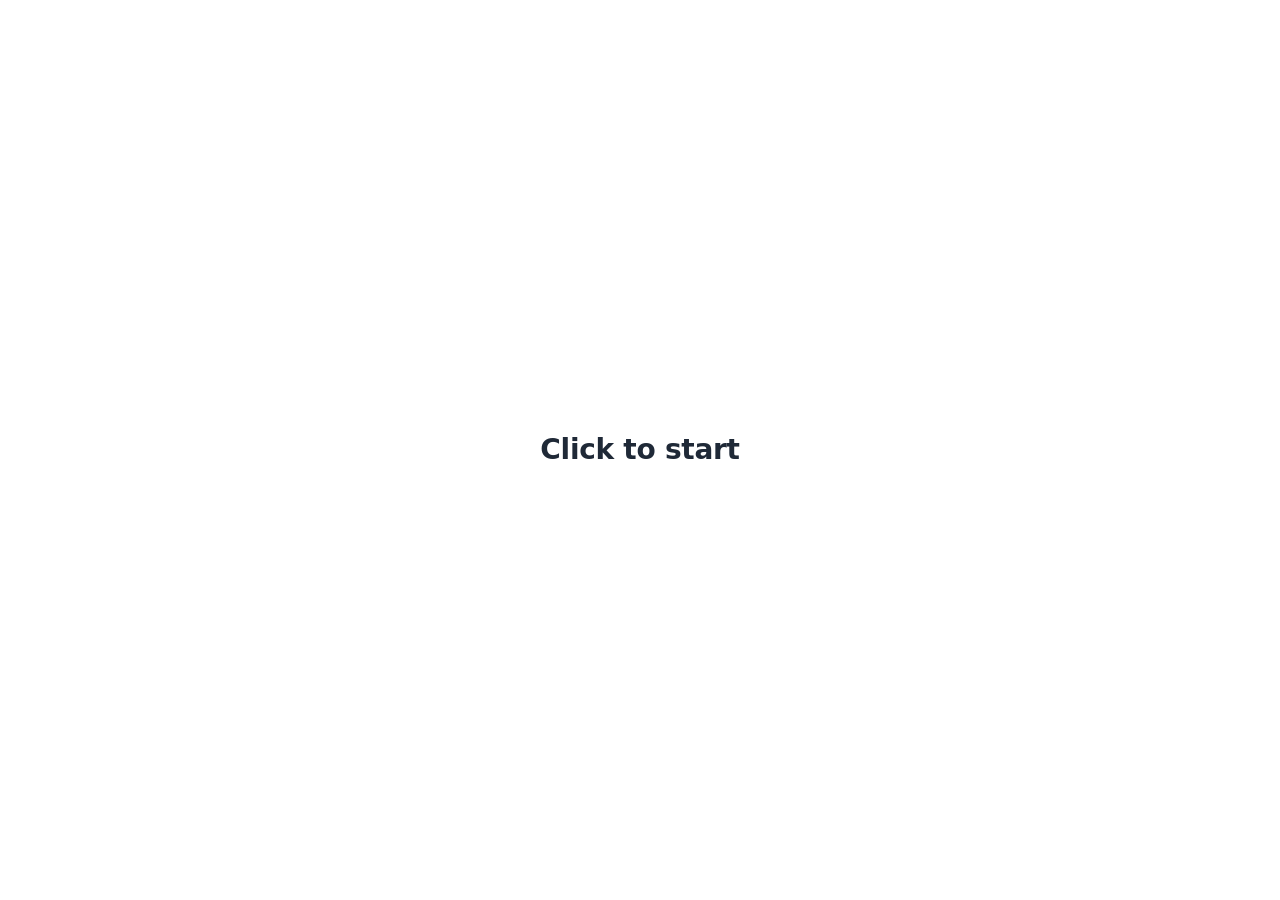
==== web/game.html @ f55c27b4 "Initial deployable feedback experiment" ====
<!DOCTYPE html>
<html lang="en">
<head>
    <meta charset="UTF-8">
    <meta http-equiv="X-UA-Compatible" content="IE=edge">
    <meta name="viewport" content="width=device-width, initial-scale=1.0">
    <title>Aim Training Game</title>
    <link rel="stylesheet" href="styles.css">
</head>
<body>
    <div id="game-container">
        <!-- The target circle -->
        <div id="circle" style="display:none;"></div>

        <!-- Start overlay instructing the user to click to begin -->
        <div id="start-overlay">Click to start</div>

        <!-- Countdown numbers appear here -->
        <div id="countdown" style="display:none;"></div>

        <!-- Flash overlay for green/red feedback -->
        <div id="flash-overlay"></div>

        <!-- Pause overlay (ESC) -->
        <div id="pause-overlay" style="display:none;">
            <div class="pause-modal" role="dialog" aria-modal="true" aria-labelledby="pause-title">
                <h2 id="pause-title">Paused</h2>
                <p class="pause-subtext">Press <b>Esc</b> to resume, or choose an option below.</p>
                <div class="pause-actions">
                    <button id="pause-resume" class="btn" type="button">Resume</button>
                    <button id="pause-restart" class="btn" type="button">Restart</button>
                    <a id="pause-exit-menu" class="btn practice-btn" href="index.html">Exit to Menu</a>
                    <!-- Removed the shutdown button; participants should not be able to terminate the server -->
                </div>
                <p id="pause-status" class="pause-status" aria-live="polite"></p>
            </div>
        </div>

        <!-- Result overlay shown after the game ends -->
        <div id="result-overlay">
            <h2>Trial Complete</h2>
            <p id="result-text"></p>
            <a href="#" id="retry-btn" class="btn">Retry</a>
            <a href="index.html" class="btn practice-btn">Return to Menu</a>
        </div>
    </div>

    <!-- Audio elements for auditory feedback -->
    <audio id="audio-hit" src="ding.wav"></audio>
    <audio id="audio-miss" src="buzz.wav"></audio>

    <script src="game.js"></script>
</body>
</html>
---- web/styles.css ----
:root{
  /* Palette */
  --bg: #f6f7fb;
  --surface: #ffffff;
  --text: #1f2937;
  --muted: #4b5563;
  --border: rgba(17,24,39,0.10);

  /* Accent */
  --primary: #2563eb;
  --primary-hover: #1d4ed8;
  --success: #16a34a;
  --success-hover: #15803d;

  /* Danger */
  --danger: #dc2626;
  --danger-hover: #b91c1c;

  /* Feedback flashes */
  --flash-success: rgb(22, 163, 74);
  --flash-error: rgb(220, 38, 38);

  /* UI */
  --radius: 14px;
  --shadow: 0 10px 25px rgba(17,24,39,0.10);
  --shadow-soft: 0 6px 18px rgba(17,24,39,0.08);
  --focus: 0 0 0 4px rgba(37,99,235,0.25);
}

*,
*::before,
*::after{
  box-sizing: border-box;
}

html, body{
  height: 100%;
}

body{
  margin: 0;
  padding: 0;
  font-family: system-ui, -apple-system, "Segoe UI", Roboto, Arial, Helvetica, sans-serif;
  background: radial-gradient(1200px 800px at 20% 10%, #ffffff 0%, var(--bg) 55%, #eef2ff 100%);
  color: var(--text);
  line-height: 1.5;
}

/* Menu screens */
.menu-container{
  min-height: 100vh;
  display: flex;
  flex-direction: column;
  align-items: center;
  justify-content: center;
  text-align: center;
  padding: 28px 18px;
  gap: 14px;
}

.menu-container h1{
  margin: 0;
  font-size: clamp(26px, 3vw, 40px);
  letter-spacing: -0.02em;
}

.menu-container p{
  max-width: 720px;
  margin: 0;
  color: var(--muted);
  font-size: 16px;
}

.menu-container > *{
  max-width: 820px;
}

/* Buttons */
.button-group{
  display: flex;
  flex-wrap: wrap;
  gap: 14px;
  margin: 14px 0 0;
  justify-content: center;
}

.btn{
  display: inline-flex;
  align-items: center;
  justify-content: center;
  gap: 10px;
  padding: 12px 18px;
  background: var(--primary);
  color: #fff;
  text-decoration: none;
  border: 1px solid rgba(255,255,255,0.18);
  border-radius: 12px;
  font-size: 16px;
  font-weight: 600;
  cursor: pointer;
  user-select: none;
  box-shadow: var(--shadow-soft);
  transition: transform 120ms ease, background 120ms ease, box-shadow 120ms ease;
}

.btn:hover{
  background: var(--primary-hover);
  transform: translateY(-1px);
  box-shadow: var(--shadow);
}

.btn:active{
  transform: translateY(0px);
  box-shadow: var(--shadow-soft);
}

.btn:focus{ outline: none; }
.btn:focus-visible{
  box-shadow: var(--shadow-soft), var(--focus);
}

/* Practice button variant */
.practice-btn{
  background: var(--success);
}
.practice-btn:hover{
  background: var(--success-hover);
}

/* Danger button */
.danger-btn{
  background: var(--danger);
}
.danger-btn:hover{
  background: var(--danger-hover);
}

/* Game container and overlays */
#game-container{
  position: relative;
  width: 100vw;
  height: 100vh;
  background: linear-gradient(180deg, #ffffff 0%, #f8fafc 100%);
  overflow: hidden;
  cursor: crosshair;
}

#game-container, #circle, #countdown{
  -webkit-font-smoothing: antialiased;
  -moz-osx-font-smoothing: grayscale;
}

#circle{
  position: absolute;
  width: 60px;
  height: 60px;
  border-radius: 50%;
  background: #000;
  outline: 2px solid rgba(255,255,255,0.12);
  outline-offset: 2px;
  box-shadow: 0 10px 18px rgba(0,0,0,0.25);
  z-index: 2;
}

/* Overlays for start screen and results */
#start-overlay,
#result-overlay{
  position: absolute;
  inset: 0;
  display: flex;
  align-items: center;
  justify-content: center;
  z-index: 10;
}

#start-overlay{
  background: rgba(255,255,255,0.88);
  color: var(--text);
  font-size: clamp(18px, 2.2vw, 28px);
  font-weight: 800;
  letter-spacing: -0.01em;
  backdrop-filter: blur(6px);
  -webkit-backdrop-filter: blur(6px);
}

/* Countdown */
#countdown{
  position: absolute;
  top: 50%;
  left: 50%;
  transform: translate(-50%, -50%);
  font-size: clamp(56px, 6vw, 84px);
  color: var(--text);
  font-weight: 900;
  text-shadow: 0 10px 24px rgba(17,24,39,0.15);
  z-index: 12;
}

/* Flash overlay */
#flash-overlay{
  position: fixed;
  inset: 0;
  display: none;
  z-index: 9999;
  pointer-events: none;
  opacity: 0.28;
  background-color: transparent;
}

#flash-overlay.success{
  background-color: var(--flash-success);
}

#flash-overlay.error{
  background-color: var(--flash-error);
}

/* Result overlay */
#result-overlay{
  background: rgba(255,255,255,0.94);
  backdrop-filter: blur(8px);
  -webkit-backdrop-filter: blur(8px);
  flex-direction: column;
  display: none;
  padding: 28px 18px;
  text-align: center;
}

#result-overlay > *{
  max-width: 720px;
}

#result-overlay h2{
  margin: 0 0 10px;
  font-size: clamp(20px, 2.4vw, 32px);
  letter-spacing: -0.02em;
}

#result-overlay p{
  margin: 0 0 18px;
  font-size: 18px;
  color: var(--muted);
}

#result-overlay .btn{
  margin-top: 10px;
}

/* Pause overlay */
#pause-overlay{
  position: absolute;
  inset: 0;
  display: none;
  z-index: 2000; /* below flash overlay, above game */
  background: rgba(255,255,255,0.55);
  backdrop-filter: blur(8px);
  -webkit-backdrop-filter: blur(8px);
  align-items: center;
  justify-content: center;
  padding: 18px;
}

.pause-modal{
  width: min(520px, 92vw);
  background: rgba(255,255,255,0.92);
  border: 1px solid var(--border);
  border-radius: 16px;
  box-shadow: var(--shadow);
  padding: 18px 16px;
  text-align: center;
}

.pause-modal h2{
  margin: 0 0 8px;
  font-size: 22px;
  letter-spacing: -0.01em;
}

.pause-subtext{
  margin: 0 0 14px;
  color: var(--muted);
}

.pause-actions{
  display: flex;
  flex-direction: column;
  gap: 10px;
  margin-top: 10px;
}

.pause-status{
  margin: 12px 0 0;
  font-size: 14px;
  color: var(--muted);
  min-height: 1.2em;
}

/* Reduce motion */
@media (prefers-reduced-motion: reduce){
  *{
    animation-duration: 0.001ms !important;
    animation-iteration-count: 1 !important;
    transition-duration: 0.001ms !important;
    scroll-behavior: auto !important;
  }
  .btn:hover{
    transform: none;
  }
}
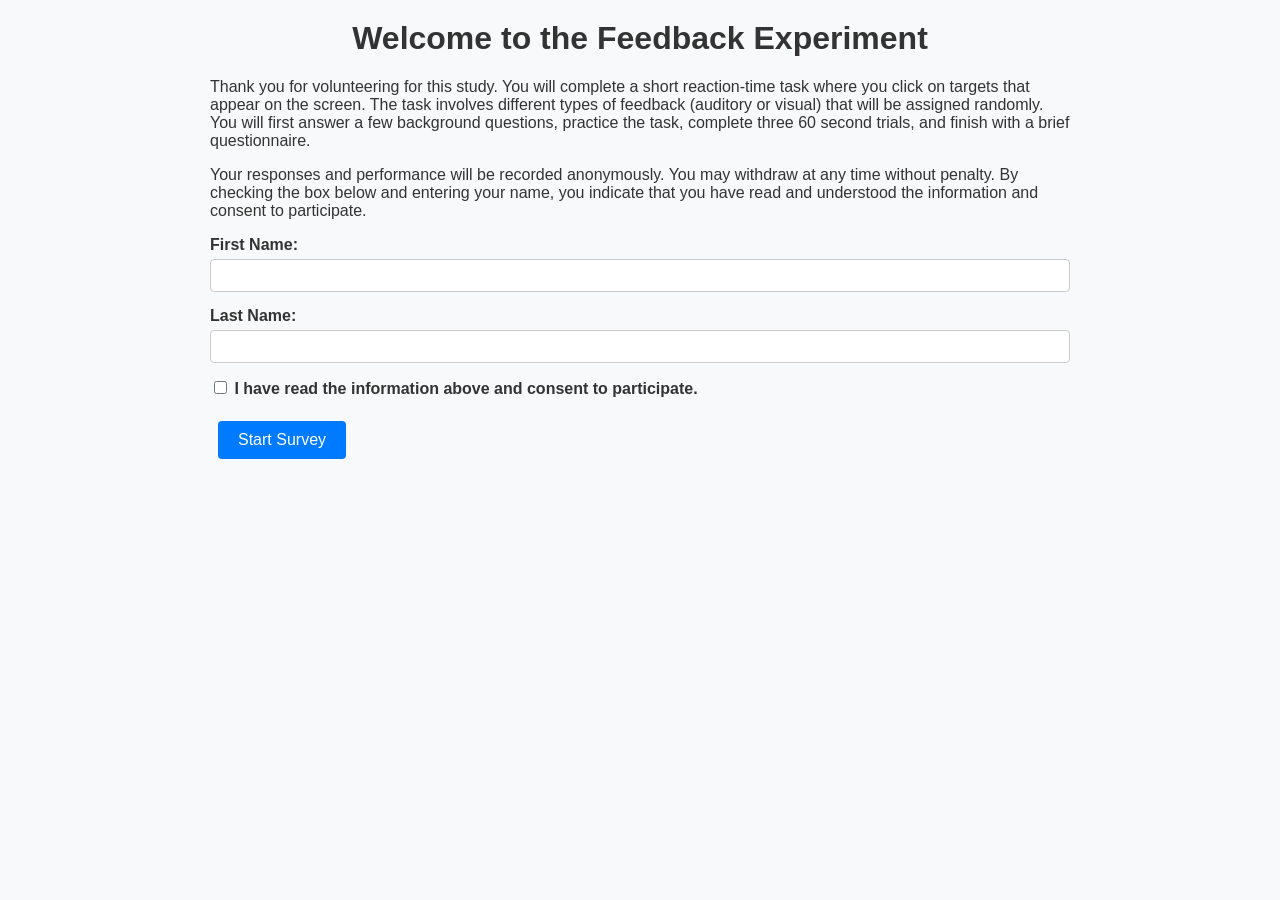
==== commit 09c426a3: "updated pipeline architecture" ====
--- a/web/game.html
+++ b/web/game.html
@@ -1,54 +1,32 @@
 <!DOCTYPE html>
 <html lang="en">
 <head>
-    <meta charset="UTF-8">
-    <meta http-equiv="X-UA-Compatible" content="IE=edge">
-    <meta name="viewport" content="width=device-width, initial-scale=1.0">
-    <title>Aim Training Game</title>
-    <link rel="stylesheet" href="styles.css">
+  <meta charset="UTF-8">
+  <meta name="viewport" content="width=device-width, initial-scale=1.0">
+  <title>Timed Trials – Feedback Experiment</title>
+  <link rel="stylesheet" href="styles.css">
 </head>
 <body>
+  <main>
+    <h1>Timed Trial</h1>
+    <p id="trial-instructions">Complete each 60‑second trial by clicking on the
+      targets that appear. Your feedback type is assigned randomly.
+    </p>
     <div id="game-container">
-        <!-- The target circle -->
-        <div id="circle" style="display:none;"></div>
-
-        <!-- Start overlay instructing the user to click to begin -->
-        <div id="start-overlay">Click to start</div>
-
-        <!-- Countdown numbers appear here -->
-        <div id="countdown" style="display:none;"></div>
-
-        <!-- Flash overlay for green/red feedback -->
-        <div id="flash-overlay"></div>
-
-        <!-- Pause overlay (ESC) -->
-        <div id="pause-overlay" style="display:none;">
-            <div class="pause-modal" role="dialog" aria-modal="true" aria-labelledby="pause-title">
-                <h2 id="pause-title">Paused</h2>
-                <p class="pause-subtext">Press <b>Esc</b> to resume, or choose an option below.</p>
-                <div class="pause-actions">
-                    <button id="pause-resume" class="btn" type="button">Resume</button>
-                    <button id="pause-restart" class="btn" type="button">Restart</button>
-                    <a id="pause-exit-menu" class="btn practice-btn" href="index.html">Exit to Menu</a>
-                    <!-- Removed the shutdown button; participants should not be able to terminate the server -->
-                </div>
-                <p id="pause-status" class="pause-status" aria-live="polite"></p>
-            </div>
-        </div>
-
-        <!-- Result overlay shown after the game ends -->
-        <div id="result-overlay">
-            <h2>Trial Complete</h2>
-            <p id="result-text"></p>
-            <a href="#" id="retry-btn" class="btn">Retry</a>
-            <a href="index.html" class="btn practice-btn">Return to Menu</a>
-        </div>
+      <div id="circle" style="display:none;"></div>
+      <div id="flash-overlay"></div>
+      <div id="start-overlay">
+        <p>Click anywhere inside the box to begin Trial <span id="trial-number-display"></span>.</p>
+      </div>
+      <div id="countdown" class="hidden"></div>
+      <div id="result-overlay" class="hidden">
+        <h2>Trial Complete</h2>
+        <p id="result-text"></p>
+      </div>
     </div>
-
-    <!-- Audio elements for auditory feedback -->
-    <audio id="audio-hit" src="ding.wav"></audio>
-    <audio id="audio-miss" src="buzz.wav"></audio>
-
-    <script src="game.js"></script>
+  </main>
+  <audio id="audio-hit" src="ding.wav"></audio>
+  <audio id="audio-miss" src="buzz.wav"></audio>
+  <script src="game.js"></script>
 </body>
 </html>
--- a/web/styles.css
+++ b/web/styles.css
@@ -1,309 +1,166 @@
-:root{
-  /* Palette */
-  --bg: #f6f7fb;
-  --surface: #ffffff;
-  --text: #1f2937;
-  --muted: #4b5563;
-  --border: rgba(17,24,39,0.10);
+/* Core styles for the feedback experiment */
 
-  /* Accent */
-  --primary: #2563eb;
-  --primary-hover: #1d4ed8;
-  --success: #16a34a;
-  --success-hover: #15803d;
-
-  /* Danger */
-  --danger: #dc2626;
-  --danger-hover: #b91c1c;
-
-  /* Feedback flashes */
-  --flash-success: rgb(22, 163, 74);
-  --flash-error: rgb(220, 38, 38);
-
-  /* UI */
-  --radius: 14px;
-  --shadow: 0 10px 25px rgba(17,24,39,0.10);
-  --shadow-soft: 0 6px 18px rgba(17,24,39,0.08);
-  --focus: 0 0 0 4px rgba(37,99,235,0.25);
+body {
+  margin: 0;
+  font-family: Arial, sans-serif;
+  background-color: #f8f9fa;
+  color: #333;
+  display: flex;
+  min-height: 100vh;
+  flex-direction: column;
 }
 
-*,
-*::before,
-*::after{
+main {
+  flex: 1;
+  width: 100%;
+  max-width: 900px;
+  margin: 0 auto;
+  padding: 20px;
   box-sizing: border-box;
 }
 
-html, body{
-  height: 100%;
+h1, h2 {
+  text-align: center;
+  margin-top: 0;
 }
 
-body{
-  margin: 0;
-  padding: 0;
-  font-family: system-ui, -apple-system, "Segoe UI", Roboto, Arial, Helvetica, sans-serif;
-  background: radial-gradient(1200px 800px at 20% 10%, #ffffff 0%, var(--bg) 55%, #eef2ff 100%);
-  color: var(--text);
-  line-height: 1.5;
+.btn {
+  display: inline-block;
+  margin: 8px;
+  padding: 10px 20px;
+  background-color: #007bff;
+  color: white;
+  text-decoration: none;
+  border: none;
+  border-radius: 4px;
+  font-size: 16px;
+  cursor: pointer;
+  text-align: center;
 }
 
-/* Menu screens */
-.menu-container{
-  min-height: 100vh;
+.btn:hover {
+  background-color: #0056b3;
+}
+
+.btn:disabled {
+  background-color: #cccccc;
+  cursor: not-allowed;
+}
+
+.form-group {
+  margin-bottom: 15px;
+}
+
+label {
+  display: block;
+  font-weight: bold;
+  margin-bottom: 5px;
+}
+
+input[type="text"],
+input[type="number"],
+select {
+  width: 100%;
+  padding: 8px;
+  box-sizing: border-box;
+  border: 1px solid #ccc;
+  border-radius: 4px;
+}
+
+textarea {
+  width: 100%;
+  padding: 8px;
+  box-sizing: border-box;
+  border: 1px solid #ccc;
+  border-radius: 4px;
+  min-height: 80px;
+}
+
+.question-block {
+  margin-bottom: 20px;
+}
+
+.question-block p {
+  margin-bottom: 10px;
+}
+
+.survey-options label {
+  display: inline-block;
+  margin-right: 15px;
+}
+
+/* Game container styles */
+#game-container {
+  position: relative;
+  width: 100%;
+  height: 80vh;
+  background-color: #fff;
+  border: 2px solid #ddd;
+  border-radius: 8px;
+  margin-top: 20px;
+  overflow: hidden;
+}
+
+#circle {
+  position: absolute;
+  width: 40px;
+  height: 40px;
+  border-radius: 50%;
+  background-color: #007bff;
+  cursor: pointer;
+}
+
+#flash-overlay {
+  position: absolute;
+  top: 0;
+  left: 0;
+  width: 100%;
+  height: 100%;
+  display: none;
+  border-radius: 8px;
+}
+
+#flash-overlay.success {
+  background-color: rgba(40, 167, 69, 0.3);
+}
+
+#flash-overlay.error {
+  background-color: rgba(220, 53, 69, 0.3);
+}
+
+#start-overlay,
+#practice-overlay,
+#result-overlay {
+  position: absolute;
+  top: 0;
+  left: 0;
+  width: 100%;
+  height: 100%;
+  background-color: rgba(0, 0, 0, 0.6);
+  color: white;
   display: flex;
   flex-direction: column;
   align-items: center;
   justify-content: center;
-  text-align: center;
-  padding: 28px 18px;
-  gap: 14px;
-}
-
-.menu-container h1{
-  margin: 0;
-  font-size: clamp(26px, 3vw, 40px);
-  letter-spacing: -0.02em;
-}
-
-.menu-container p{
-  max-width: 720px;
-  margin: 0;
-  color: var(--muted);
-  font-size: 16px;
-}
-
-.menu-container > *{
-  max-width: 820px;
-}
-
-/* Buttons */
-.button-group{
-  display: flex;
-  flex-wrap: wrap;
-  gap: 14px;
-  margin: 14px 0 0;
-  justify-content: center;
-}
-
-.btn{
-  display: inline-flex;
-  align-items: center;
-  justify-content: center;
-  gap: 10px;
-  padding: 12px 18px;
-  background: var(--primary);
-  color: #fff;
-  text-decoration: none;
-  border: 1px solid rgba(255,255,255,0.18);
-  border-radius: 12px;
-  font-size: 16px;
-  font-weight: 600;
-  cursor: pointer;
-  user-select: none;
-  box-shadow: var(--shadow-soft);
-  transition: transform 120ms ease, background 120ms ease, box-shadow 120ms ease;
-}
-
-.btn:hover{
-  background: var(--primary-hover);
-  transform: translateY(-1px);
-  box-shadow: var(--shadow);
-}
-
-.btn:active{
-  transform: translateY(0px);
-  box-shadow: var(--shadow-soft);
-}
-
-.btn:focus{ outline: none; }
-.btn:focus-visible{
-  box-shadow: var(--shadow-soft), var(--focus);
-}
-
-/* Practice button variant */
-.practice-btn{
-  background: var(--success);
-}
-.practice-btn:hover{
-  background: var(--success-hover);
-}
-
-/* Danger button */
-.danger-btn{
-  background: var(--danger);
-}
-.danger-btn:hover{
-  background: var(--danger-hover);
-}
-
-/* Game container and overlays */
-#game-container{
-  position: relative;
-  width: 100vw;
-  height: 100vh;
-  background: linear-gradient(180deg, #ffffff 0%, #f8fafc 100%);
-  overflow: hidden;
-  cursor: crosshair;
-}
-
-#game-container, #circle, #countdown{
-  -webkit-font-smoothing: antialiased;
-  -moz-osx-font-smoothing: grayscale;
-}
-
-#circle{
-  position: absolute;
-  width: 60px;
-  height: 60px;
-  border-radius: 50%;
-  background: #000;
-  outline: 2px solid rgba(255,255,255,0.12);
-  outline-offset: 2px;
-  box-shadow: 0 10px 18px rgba(0,0,0,0.25);
-  z-index: 2;
-}
-
-/* Overlays for start screen and results */
-#start-overlay,
-#result-overlay{
-  position: absolute;
-  inset: 0;
-  display: flex;
-  align-items: center;
-  justify-content: center;
-  z-index: 10;
-}
-
-#start-overlay{
-  background: rgba(255,255,255,0.88);
-  color: var(--text);
-  font-size: clamp(18px, 2.2vw, 28px);
-  font-weight: 800;
-  letter-spacing: -0.01em;
-  backdrop-filter: blur(6px);
-  -webkit-backdrop-filter: blur(6px);
-}
-
-/* Countdown */
-#countdown{
-  position: absolute;
-  top: 50%;
-  left: 50%;
-  transform: translate(-50%, -50%);
-  font-size: clamp(56px, 6vw, 84px);
-  color: var(--text);
-  font-weight: 900;
-  text-shadow: 0 10px 24px rgba(17,24,39,0.15);
-  z-index: 12;
-}
-
-/* Flash overlay */
-#flash-overlay{
-  position: fixed;
-  inset: 0;
-  display: none;
-  z-index: 9999;
-  pointer-events: none;
-  opacity: 0.28;
-  background-color: transparent;
-}
-
-#flash-overlay.success{
-  background-color: var(--flash-success);
-}
-
-#flash-overlay.error{
-  background-color: var(--flash-error);
-}
-
-/* Result overlay */
-#result-overlay{
-  background: rgba(255,255,255,0.94);
-  backdrop-filter: blur(8px);
-  -webkit-backdrop-filter: blur(8px);
-  flex-direction: column;
-  display: none;
-  padding: 28px 18px;
+  border-radius: 8px;
   text-align: center;
 }
 
-#result-overlay > *{
-  max-width: 720px;
+#result-text {
+  margin: 10px 0;
+  font-size: 18px;
 }
 
-#result-overlay h2{
-  margin: 0 0 10px;
-  font-size: clamp(20px, 2.4vw, 32px);
-  letter-spacing: -0.02em;
+.hidden {
+  display: none;
 }
 
-#result-overlay p{
-  margin: 0 0 18px;
-  font-size: 18px;
-  color: var(--muted);
-}
-
-#result-overlay .btn{
-  margin-top: 10px;
-}
-
-/* Pause overlay */
-#pause-overlay{
-  position: absolute;
-  inset: 0;
-  display: none;
-  z-index: 2000; /* below flash overlay, above game */
-  background: rgba(255,255,255,0.55);
-  backdrop-filter: blur(8px);
-  -webkit-backdrop-filter: blur(8px);
+/* Center content for thank you page */
+.centered {
+  display: flex;
+  flex-direction: column;
   align-items: center;
   justify-content: center;
-  padding: 18px;
-}
-
-.pause-modal{
-  width: min(520px, 92vw);
-  background: rgba(255,255,255,0.92);
-  border: 1px solid var(--border);
-  border-radius: 16px;
-  box-shadow: var(--shadow);
-  padding: 18px 16px;
+  height: 70vh;
   text-align: center;
-}
-
-.pause-modal h2{
-  margin: 0 0 8px;
-  font-size: 22px;
-  letter-spacing: -0.01em;
-}
-
-.pause-subtext{
-  margin: 0 0 14px;
-  color: var(--muted);
-}
-
-.pause-actions{
-  display: flex;
-  flex-direction: column;
-  gap: 10px;
-  margin-top: 10px;
-}
-
-.pause-status{
-  margin: 12px 0 0;
-  font-size: 14px;
-  color: var(--muted);
-  min-height: 1.2em;
-}
-
-/* Reduce motion */
-@media (prefers-reduced-motion: reduce){
-  *{
-    animation-duration: 0.001ms !important;
-    animation-iteration-count: 1 !important;
-    transition-duration: 0.001ms !important;
-    scroll-behavior: auto !important;
-  }
-  .btn:hover{
-    transform: none;
-  }
 }
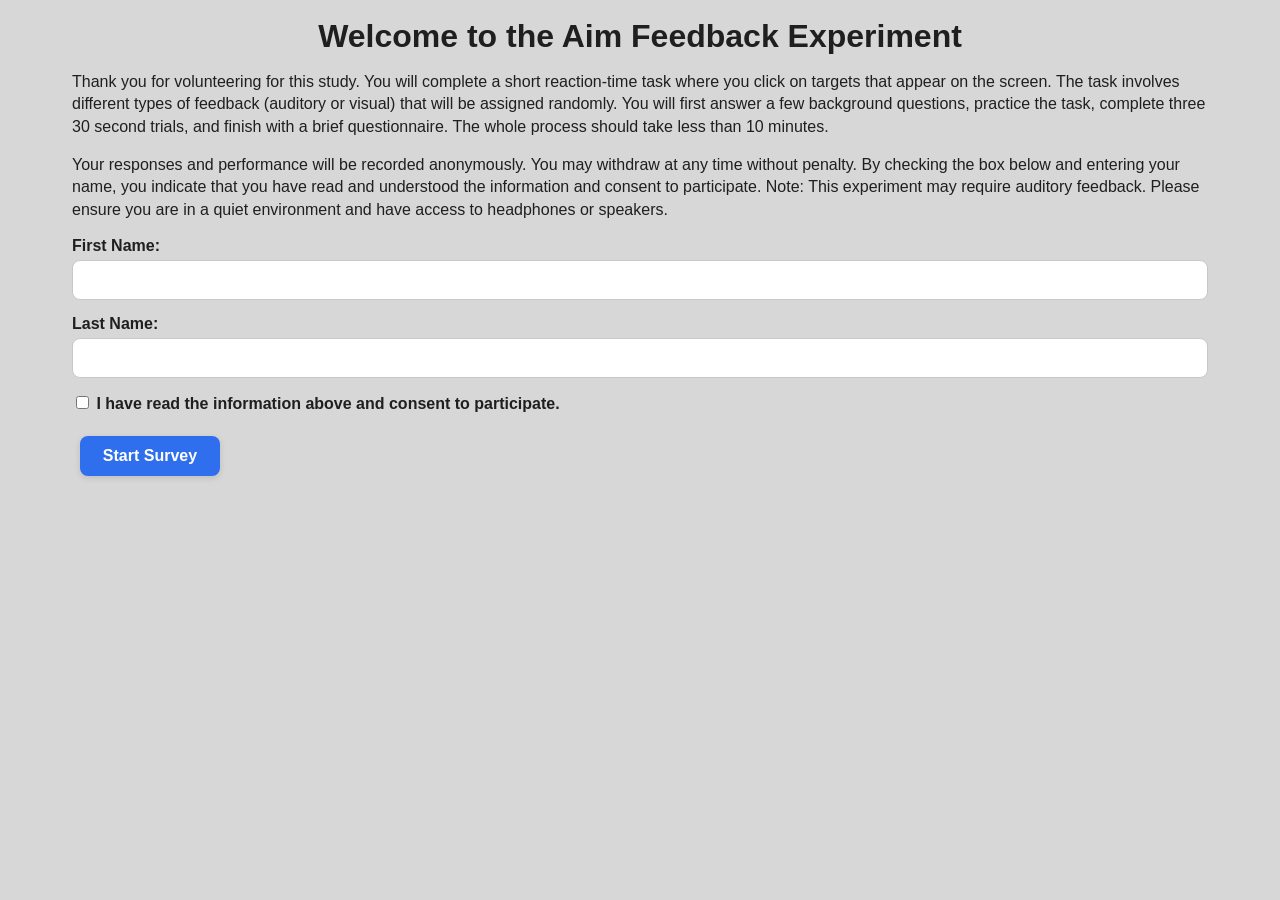
==== commit ac07fd87: "changed to 30 s trials" ====
--- a/web/game.html
+++ b/web/game.html
@@ -9,7 +9,7 @@
 <body>
   <main>
     <h1>Timed Trial</h1>
-    <p id="trial-instructions">Complete each 60‑second trial by clicking on the
+    <p id="trial-instructions">Complete each 30‑second trial by clicking on the
       targets that appear. Your feedback type is assigned randomly.
     </p>
     <div id="game-container">
--- a/web/styles.css
+++ b/web/styles.css
@@ -1,10 +1,39 @@
-/* Core styles for the feedback experiment */
+/* Refined UI styles for the feedback experiment */
+
+:root {
+  --bg-page: #d7d7d7;
+  --bg-surface: #ffffff;
+  --bg-surface-soft: #f5f5f5;
+  --text-main: #1f1f1f;
+  --text-muted: #4a4a4a;
+  --border-soft: #c8c8c8;
+  --border-strong: #b5b5b5;
+  --shadow-soft: 0 10px 24px rgba(0, 0, 0, 0.08);
+  --shadow-subtle: 0 2px 6px rgba(0, 0, 0, 0.12);
+
+  --btn-primary: #2f6fed;
+  --btn-primary-hover: #1f57c2;
+  --btn-secondary: #555;
+  --btn-secondary-hover: #333;
+  --btn-success: #1f9d55;
+  --btn-success-hover: #177844;
+
+  --flash-success: rgba(46, 204, 113, 0.16);
+  --flash-error: rgba(231, 76, 60, 0.14);
+  --overlay-light: rgba(255, 255, 255, 0.84);
+}
+
+*,
+*::before,
+*::after {
+  box-sizing: border-box;
+}
 
 body {
   margin: 0;
   font-family: Arial, sans-serif;
-  background-color: #f8f9fa;
-  color: #333;
+  background-color: var(--bg-page);
+  color: var(--text-main);
   display: flex;
   min-height: 100vh;
   flex-direction: column;
@@ -13,38 +42,81 @@
 main {
   flex: 1;
   width: 100%;
-  max-width: 900px;
+  max-width: 1180px;
   margin: 0 auto;
-  padding: 20px;
-  box-sizing: border-box;
-}
-
-h1, h2 {
+  padding: 18px 22px 28px;
+}
+
+h1,
+h2 {
   text-align: center;
   margin-top: 0;
+  margin-bottom: 14px;
+  line-height: 1.15;
+}
+
+p {
+  line-height: 1.4;
+  color: var(--text-main);
 }
 
 .btn {
   display: inline-block;
   margin: 8px;
-  padding: 10px 20px;
-  background-color: #007bff;
-  color: white;
+  padding: 11px 20px;
+  min-width: 140px;
+  background-color: var(--btn-primary);
+  color: #fff;
   text-decoration: none;
   border: none;
-  border-radius: 4px;
+  border-radius: 8px;
   font-size: 16px;
+  font-weight: 600;
   cursor: pointer;
   text-align: center;
+  transition: background-color 0.15s ease, transform 0.08s ease, box-shadow 0.15s ease;
+  box-shadow: var(--shadow-subtle);
 }
 
 .btn:hover {
-  background-color: #0056b3;
+  background-color: var(--btn-primary-hover);
+}
+
+.btn:active {
+  transform: translateY(1px);
 }
 
 .btn:disabled {
-  background-color: #cccccc;
+  background-color: #bdbdbd;
+  color: #f3f3f3;
   cursor: not-allowed;
+  box-shadow: none;
+}
+
+.practice-btn {
+  background-color: var(--btn-secondary);
+}
+
+.practice-btn:hover {
+  background-color: var(--btn-secondary-hover);
+}
+
+.success-btn {
+  background-color: var(--btn-success);
+}
+
+.success-btn:hover {
+  background-color: var(--btn-success-hover);
+}
+
+.button-group,
+.below-game-controls {
+  display: flex;
+  justify-content: center;
+  align-items: center;
+  gap: 10px;
+  flex-wrap: wrap;
+  margin: 14px 0 6px;
 }
 
 .form-group {
@@ -53,52 +125,78 @@
 
 label {
   display: block;
-  font-weight: bold;
+  font-weight: 700;
   margin-bottom: 5px;
 }
 
 input[type="text"],
 input[type="number"],
-select {
-  width: 100%;
-  padding: 8px;
-  box-sizing: border-box;
-  border: 1px solid #ccc;
-  border-radius: 4px;
-}
-
+select,
 textarea {
   width: 100%;
-  padding: 8px;
+  padding: 10px 12px;
   box-sizing: border-box;
-  border: 1px solid #ccc;
-  border-radius: 4px;
-  min-height: 80px;
+  border: 1px solid var(--border-soft);
+  border-radius: 8px;
+  background-color: var(--bg-surface);
+  color: var(--text-main);
+  font: inherit;
+}
+
+input[type="text"]:focus,
+input[type="number"]:focus,
+select:focus,
+textarea:focus {
+  outline: 2px solid rgba(47, 111, 237, 0.16);
+  border-color: #7ea5f5;
+}
+
+textarea {
+  min-height: 90px;
+  resize: vertical;
 }
 
 .question-block {
-  margin-bottom: 20px;
+  margin-bottom: 22px;
+  padding: 14px 14px 10px;
+  background: var(--bg-surface-soft);
+  border: 1px solid #e5e5e5;
+  border-radius: 10px;
 }
 
 .question-block p {
-  margin-bottom: 10px;
+  margin: 0 0 10px;
+}
+
+.survey-options {
+  display: flex;
+  flex-wrap: wrap;
+  gap: 12px 18px;
 }
 
 .survey-options label {
-  display: inline-block;
-  margin-right: 15px;
+  display: inline-flex;
+  align-items: center;
+  gap: 6px;
+  margin-right: 0;
+  font-weight: 500;
 }
 
 /* Game container styles */
 #game-container {
   position: relative;
   width: 100%;
-  height: 80vh;
-  background-color: #fff;
-  border: 2px solid #ddd;
-  border-radius: 8px;
-  margin-top: 20px;
+  max-width: 1080px;
+  aspect-ratio: 16 / 9;
+  min-height: 420px;
+  max-height: 72vh;
+  background-color: var(--bg-surface);
+  border: 2px solid var(--border-strong);
+  border-radius: 12px;
+  margin: 20px auto 0;
   overflow: hidden;
+  cursor: crosshair;
+  box-shadow: var(--shadow-soft);
 }
 
 #circle {
@@ -106,53 +204,80 @@
   width: 40px;
   height: 40px;
   border-radius: 50%;
-  background-color: #007bff;
-  cursor: pointer;
+  background-color: #000000;
+  cursor: crosshair;
+  box-shadow: none;
 }
 
 #flash-overlay {
   position: absolute;
-  top: 0;
-  left: 0;
-  width: 100%;
-  height: 100%;
+  inset: 0;
   display: none;
-  border-radius: 8px;
+  border-radius: 12px;
+  pointer-events: none;
 }
 
 #flash-overlay.success {
-  background-color: rgba(40, 167, 69, 0.3);
+  background-color: var(--flash-success);
 }
 
 #flash-overlay.error {
-  background-color: rgba(220, 53, 69, 0.3);
+  background-color: var(--flash-error);
 }
 
 #start-overlay,
 #practice-overlay,
 #result-overlay {
   position: absolute;
-  top: 0;
-  left: 0;
-  width: 100%;
-  height: 100%;
-  background-color: rgba(0, 0, 0, 0.6);
-  color: white;
+  inset: 0;
+  background-color: var(--overlay-light);
+  color: var(--text-main);
   display: flex;
   flex-direction: column;
   align-items: center;
   justify-content: center;
-  border-radius: 8px;
-  text-align: center;
+  border-radius: 12px;
+  text-align: center;
+  padding: 24px;
+}
+
+#start-overlay p,
+#practice-overlay p,
+#result-overlay p {
+  max-width: 580px;
+  margin: 0 0 12px;
+  color: var(--text-main);
+}
+
+.overlay-card {
+  background: rgba(255, 255, 255, 0.92);
+  border: 1px solid rgba(0, 0, 0, 0.08);
+  border-radius: 12px;
+  padding: 20px 24px;
+  box-shadow: var(--shadow-subtle);
+}
+
+#countdown {
+  position: absolute;
+  inset: 0;
+  display: flex;
+  align-items: center;
+  justify-content: center;
+  font-size: 72px;
+  font-weight: 700;
+  color: var(--text-main);
+  background-color: rgba(255, 255, 255, 0.2);
+  pointer-events: none;
 }
 
 #result-text {
   margin: 10px 0;
   font-size: 18px;
+  font-weight: 600;
 }
 
 .hidden {
-  display: none;
+  display: none !important;
 }
 
 /* Center content for thank you page */
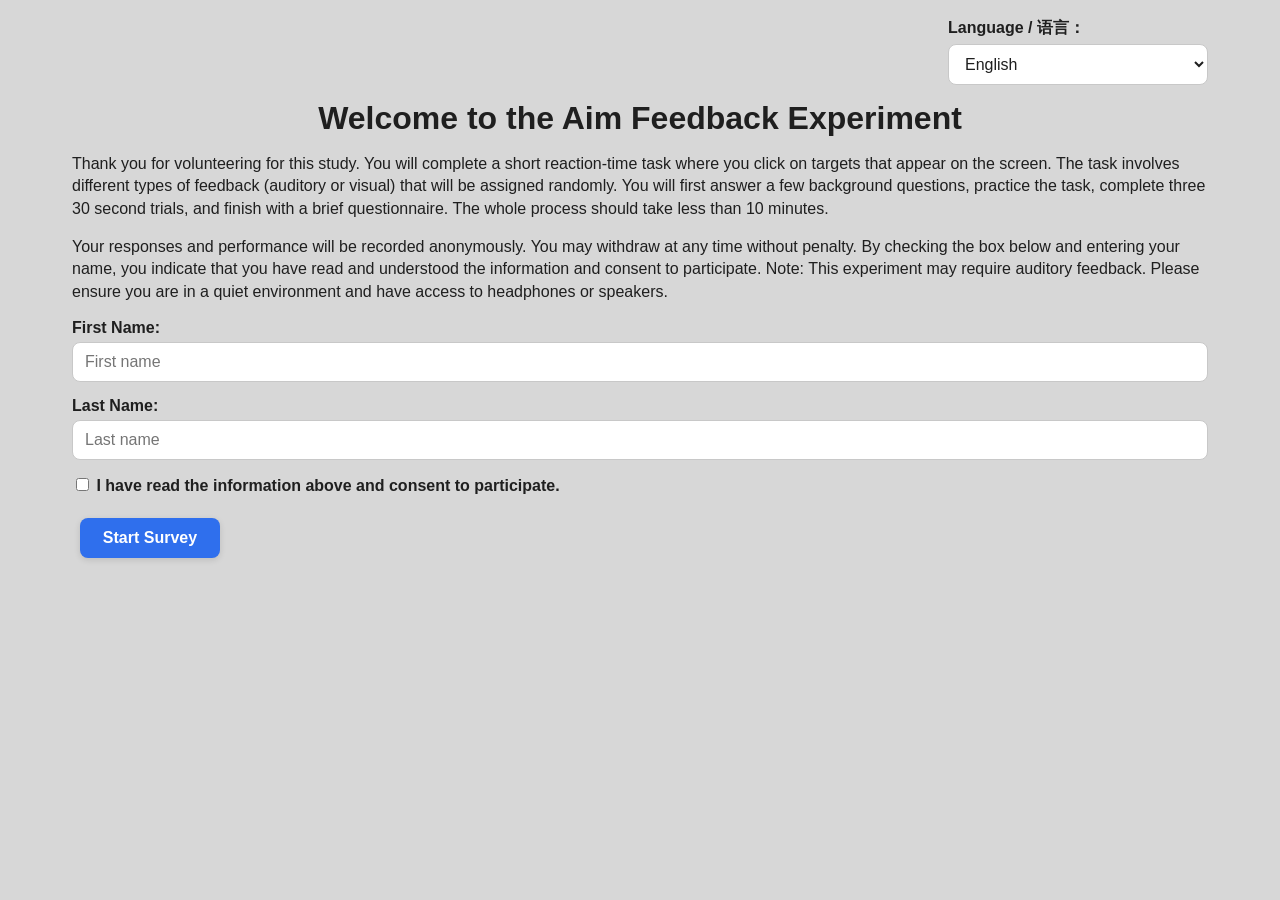
==== commit db1b38cc: "Add mandarin translation for user language preference" ====
--- a/web/game.html
+++ b/web/game.html
@@ -8,25 +8,101 @@
 </head>
 <body>
   <main>
-    <h1>Timed Trial</h1>
-    <p id="trial-instructions">Complete each 30‑second trial by clicking on the
-      targets that appear. Your feedback type is assigned randomly.
+    <div class="form-group" style="max-width: 260px; margin-left: auto;">
+      <label for="languageSelect" id="languageLabel">Language / 语言：</label>
+      <select id="languageSelect">
+        <option value="en">English</option>
+        <option value="zh">中文</option>
+      </select>
+    </div>
+
+    <h1 id="pageTitle">Timed Trial</h1>
+
+    <p id="trial-instructions">
+      Complete each 30-second trial by clicking on the targets that appear.
+      Your feedback type is assigned randomly.
     </p>
+
     <div id="game-container">
       <div id="circle" style="display:none;"></div>
       <div id="flash-overlay"></div>
+
       <div id="start-overlay">
-        <p>Click anywhere inside the box to begin Trial <span id="trial-number-display"></span>.</p>
+        <p id="startOverlayText">
+          Click anywhere inside the box to begin Trial
+          <span id="trial-number-display"></span>.
+        </p>
       </div>
+
       <div id="countdown" class="hidden"></div>
+
       <div id="result-overlay" class="hidden">
-        <h2>Trial Complete</h2>
+        <h2 id="resultTitle">Trial Complete</h2>
         <p id="result-text"></p>
       </div>
     </div>
   </main>
+
   <audio id="audio-hit" src="ding.wav"></audio>
   <audio id="audio-miss" src="buzz.wav"></audio>
+
+  <script>
+    const TRANSLATIONS = {
+      en: {
+        languageLabel: "Language / 语言：",
+        pageTitle: "Timed Trial",
+        trialInstructions: "Complete each 30-second trial by clicking on the targets that appear. Your feedback type is assigned randomly.",
+        startPrefix: "Click anywhere inside the box to begin Trial",
+        startSuffix: ".",
+        resultTitle: "Trial Complete"
+      },
+      zh: {
+        languageLabel: "Language / 语言：",
+        pageTitle: "正式测试",
+        trialInstructions: "请在每次 30 秒的测试中点击出现的目标。你的反馈类型将被随机分配。",
+        startPrefix: "点击白色区域内任意位置开始第",
+        startSuffix: "轮测试。",
+        resultTitle: "本轮测试完成"
+      }
+    };
+
+    function applyLanguage(lang) {
+      const t = TRANSLATIONS[lang] || TRANSLATIONS.en;
+      document.documentElement.lang = lang === 'zh' ? 'zh' : 'en';
+
+      document.getElementById('languageLabel').textContent = t.languageLabel;
+      document.getElementById('pageTitle').textContent = t.pageTitle;
+      document.getElementById('trial-instructions').textContent = t.trialInstructions;
+      document.getElementById('resultTitle').textContent = t.resultTitle;
+
+      const trialNumberEl = document.getElementById('trial-number-display');
+      const trialNum = trialNumberEl ? trialNumberEl.textContent : '';
+      document.getElementById('startOverlayText').innerHTML =
+        `${t.startPrefix} <span id="trial-number-display">${trialNum}</span>${t.startSuffix}`;
+    }
+
+    const languageSelect = document.getElementById('languageSelect');
+    const savedLanguage = sessionStorage.getItem('language') || 'en';
+    languageSelect.value = savedLanguage;
+    applyLanguage(savedLanguage);
+
+    languageSelect.addEventListener('change', function () {
+      const lang = this.value;
+      sessionStorage.setItem('language', lang);
+      applyLanguage(lang);
+    });
+
+    const observer = new MutationObserver(() => {
+      const lang = sessionStorage.getItem('language') || 'en';
+      applyLanguage(lang);
+    });
+
+    const trialDisplay = document.getElementById('trial-number-display');
+    if (trialDisplay) {
+      observer.observe(trialDisplay, { childList: true, subtree: true, characterData: true });
+    }
+  </script>
+
   <script src="game.js"></script>
 </body>
 </html>
